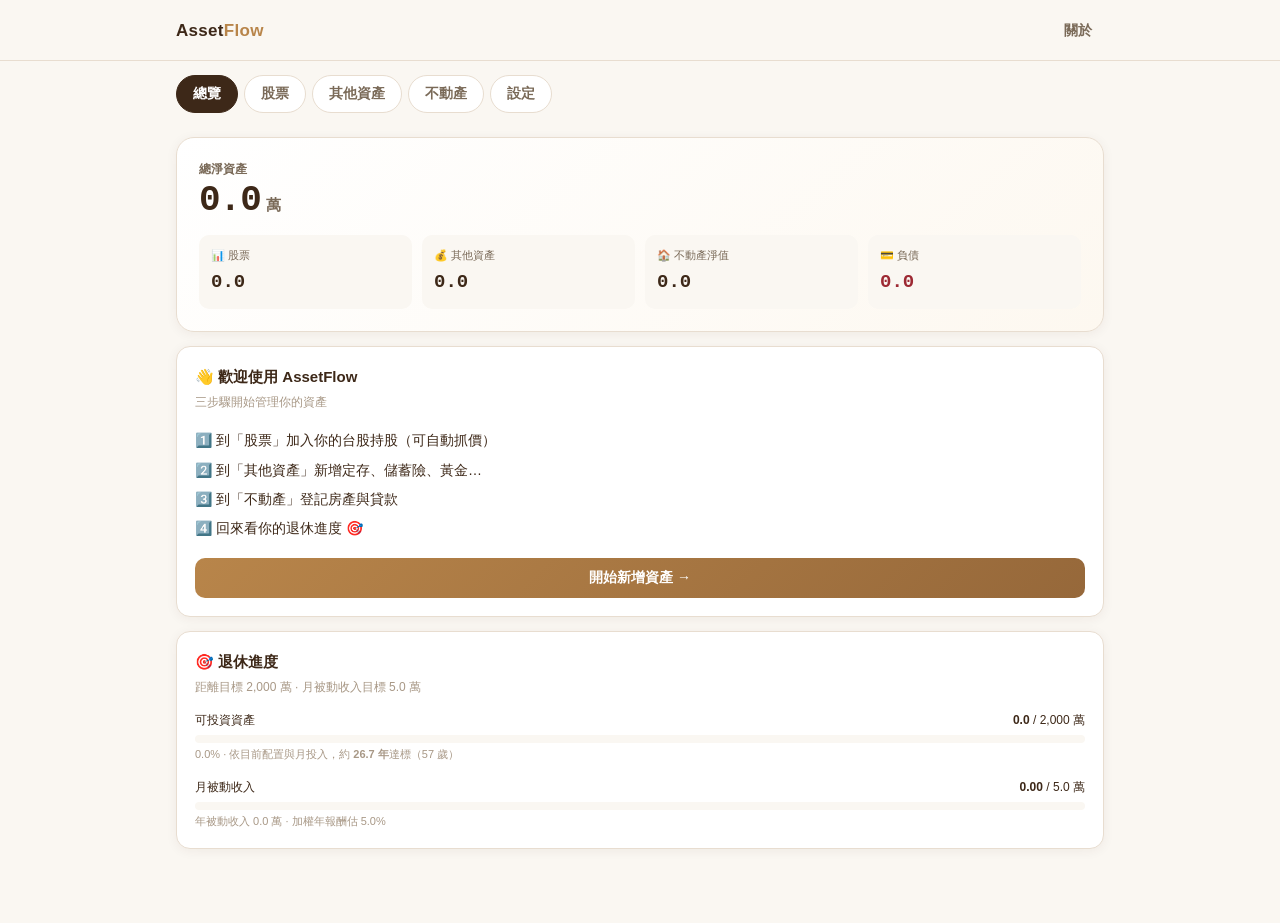
==== app.html @ 20e49917 "Add files via upload" ====
<!DOCTYPE html>
<html lang="zh-TW">
<head>
<meta charset="UTF-8">
<meta name="viewport" content="width=device-width,initial-scale=1,viewport-fit=cover">
<title>AssetFlow · 我的資產</title>
<link rel="stylesheet" href="css/main.css">
</head>
<body>
<nav class="nav"><div class="nav-in">
  <div class="logo" onclick="location.href='index.html'">Asset<span>Flow</span></div>
  <a class="nl" href="index.html">關於</a>
</div></nav>

<div class="wrap">
  <div class="tabs">
    <button class="tab on" data-p="overview">總覽</button>
    <button class="tab" data-p="stocks">股票</button>
    <button class="tab" data-p="assets">其他資產</button>
    <button class="tab" data-p="realty">不動產</button>
    <button class="tab" data-p="settings">設定</button>
  </div>

  <div class="page on" id="p-overview"></div>
  <div class="page" id="p-stocks"></div>
  <div class="page" id="p-assets"></div>
  <div class="page" id="p-realty"></div>
  <div class="page" id="p-settings"></div>
</div>

<div class="modal" id="modal"></div>
<div class="toast" id="toast"></div>

<script src="js/store.js"></script>
<script src="js/quote.js"></script>
<script src="js/app.js"></script>
</body></html>
---- css/main.css ----
:root{--bg:#faf7f2;--card:#fff;--ink:#3d2818;--muted:#7a6a58;--soft:#a89886;--line:#e8ddd0;
--gold:#b8854a;--gold-d:#96683a;--green:#2d6a4f;--green-l:#e8f5e9;--red:#9d2933;--red-l:#fdeeee;
--blue:#1a5276;--r:14px;--sh:0 2px 12px rgba(61,40,24,.06)}
*{margin:0;padding:0;box-sizing:border-box;-webkit-tap-highlight-color:transparent}
body{font-family:-apple-system,BlinkMacSystemFont,'Noto Sans TC','Segoe UI',sans-serif;
background:var(--bg);color:var(--ink);line-height:1.6;font-size:15px}
.wrap{max-width:960px;margin:0 auto;padding:0 16px}
a{color:var(--gold-d);text-decoration:none}
.nav{background:rgba(250,247,242,.92);backdrop-filter:blur(10px);border-bottom:1px solid var(--line);position:sticky;top:0;z-index:100}
.nav-in{max-width:960px;margin:0 auto;padding:12px 16px;display:flex;align-items:center;gap:8px}
.logo{font-weight:800;font-size:17px;letter-spacing:.3px;margin-right:auto;cursor:pointer}
.logo span{color:var(--gold)}
.nav a.nl{padding:7px 12px;border-radius:8px;font-size:14px;color:var(--muted);font-weight:600}
.nav a.nl:hover{background:var(--line)}
.nav a.nl.on{background:var(--ink);color:#fff}
.tabs{display:flex;gap:6px;overflow-x:auto;padding:14px 0 4px;scrollbar-width:none}
.tabs::-webkit-scrollbar{display:none}
.tab{flex:0 0 auto;padding:9px 16px;border:1px solid var(--line);background:var(--card);
border-radius:20px;font-size:14px;font-weight:600;color:var(--muted);cursor:pointer;font-family:inherit}
.tab.on{background:var(--ink);color:#fff;border-color:var(--ink)}
.page{display:none;padding:6px 0 60px}
.page.on{display:block}
.card{background:var(--card);border:1px solid var(--line);border-radius:var(--r);padding:18px;margin-bottom:14px;box-shadow:var(--sh)}
.ct{font-size:15px;font-weight:700;margin-bottom:4px;display:flex;justify-content:space-between;align-items:center;gap:8px}
.cs{font-size:12px;color:var(--soft);margin-bottom:14px}
.row{display:flex;gap:10px;flex-wrap:wrap}
.fg{flex:1;min-width:130px;margin-bottom:12px}
.fl{display:block;font-size:12px;color:var(--muted);margin-bottom:5px;font-weight:600}
.fi,select.fi{width:100%;padding:10px 12px;border:1px solid var(--line);border-radius:9px;
font-size:15px;font-family:inherit;background:#fffdf8;color:var(--ink)}
.fi:focus{outline:none;border-color:var(--gold)}
.btn{padding:11px 18px;border:none;border-radius:10px;font-size:14px;font-weight:700;
cursor:pointer;font-family:inherit;transition:opacity .15s}
.btn:active{opacity:.75}
.b1{background:linear-gradient(135deg,var(--gold),var(--gold-d));color:#fff}
.b2{background:var(--bg);color:var(--ink);border:1px solid var(--line)}
.b3{background:none;color:var(--gold-d);padding:6px 10px;font-size:13px}
.bs{padding:7px 12px;font-size:13px}
.full{width:100%}
.hero{background:linear-gradient(140deg,#fff 0%,#fdf8f0 100%);border:1px solid var(--line);
border-radius:18px;padding:22px;margin:14px 0;box-shadow:var(--sh)}
.hl{font-size:12px;color:var(--muted);font-weight:600}
.hv{font-family:'SF Mono',Menlo,monospace;font-size:36px;font-weight:800;letter-spacing:-1px;line-height:1.15}
.hu{font-size:15px;color:var(--muted);margin-left:5px;font-weight:600}
.grid{display:grid;grid-template-columns:repeat(auto-fit,minmax(120px,1fr));gap:10px;margin-top:14px}
.st{background:var(--bg);border-radius:10px;padding:12px}
.st .l{font-size:11px;color:var(--muted)}
.st .v{font-family:'SF Mono',Menlo,monospace;font-size:19px;font-weight:700;margin-top:2px}
.up{color:var(--green)}.dn{color:var(--red)}
.item{display:flex;align-items:center;gap:11px;padding:12px;background:var(--bg);border-radius:11px;margin-bottom:8px}
.dot{width:9px;height:9px;border-radius:50%;flex-shrink:0}
.item .n{font-weight:700;font-size:14px}
.item .m{font-size:11px;color:var(--soft);margin-top:1px}
.item .r{margin-left:auto;text-align:right}
.item .r .v{font-family:'SF Mono',Menlo,monospace;font-weight:700;font-size:14px}
.x{background:none;border:none;color:var(--soft);cursor:pointer;font-size:17px;padding:2px 5px;line-height:1}
.empty{text-align:center;padding:26px 14px;color:var(--soft);font-size:13px}
.bar{height:8px;background:var(--bg);border-radius:4px;overflow:hidden;margin-top:5px}
.bar>div{height:100%;border-radius:4px;transition:width .5s}
.mini{display:flex;justify-content:space-between;font-size:12px;margin-bottom:3px}
.tag{display:inline-block;padding:3px 9px;border-radius:20px;font-size:11px;font-weight:700}
.tg{background:var(--green-l);color:var(--green)}
.tr{background:var(--red-l);color:var(--red)}
.tn{background:var(--line);color:var(--muted)}
.note{background:linear-gradient(135deg,#fef6e9,#fcebcb);border-radius:11px;padding:14px;font-size:12.5px;color:#6b4d2e;line-height:1.8}
.toast{position:fixed;bottom:24px;left:50%;transform:translateX(-50%) translateY(80px);
background:var(--ink);color:#fff;padding:12px 22px;border-radius:11px;font-size:14px;
z-index:999;opacity:0;transition:.3s;pointer-events:none;box-shadow:0 6px 20px rgba(0,0,0,.2)}
.toast.on{transform:translateX(-50%) translateY(0);opacity:1}
.modal{position:fixed;inset:0;background:rgba(61,40,24,.5);z-index:200;display:none;align-items:center;justify-content:center;padding:16px}
.modal.on{display:flex}
.mbox{background:var(--card);border-radius:16px;padding:22px;max-width:420px;width:100%;max-height:88vh;overflow-y:auto}
table{width:100%;border-collapse:collapse;font-size:13px}
th,td{padding:9px 7px;text-align:right;border-bottom:1px solid var(--line)}
th{font-size:11px;color:var(--muted);font-weight:600}
th:first-child,td:first-child{text-align:left}
.sec{font-size:13px;font-weight:700;margin:18px 0 10px;color:var(--ink)}
@media(max-width:600px){.hv{font-size:31px}.wrap{padding:0 13px}}
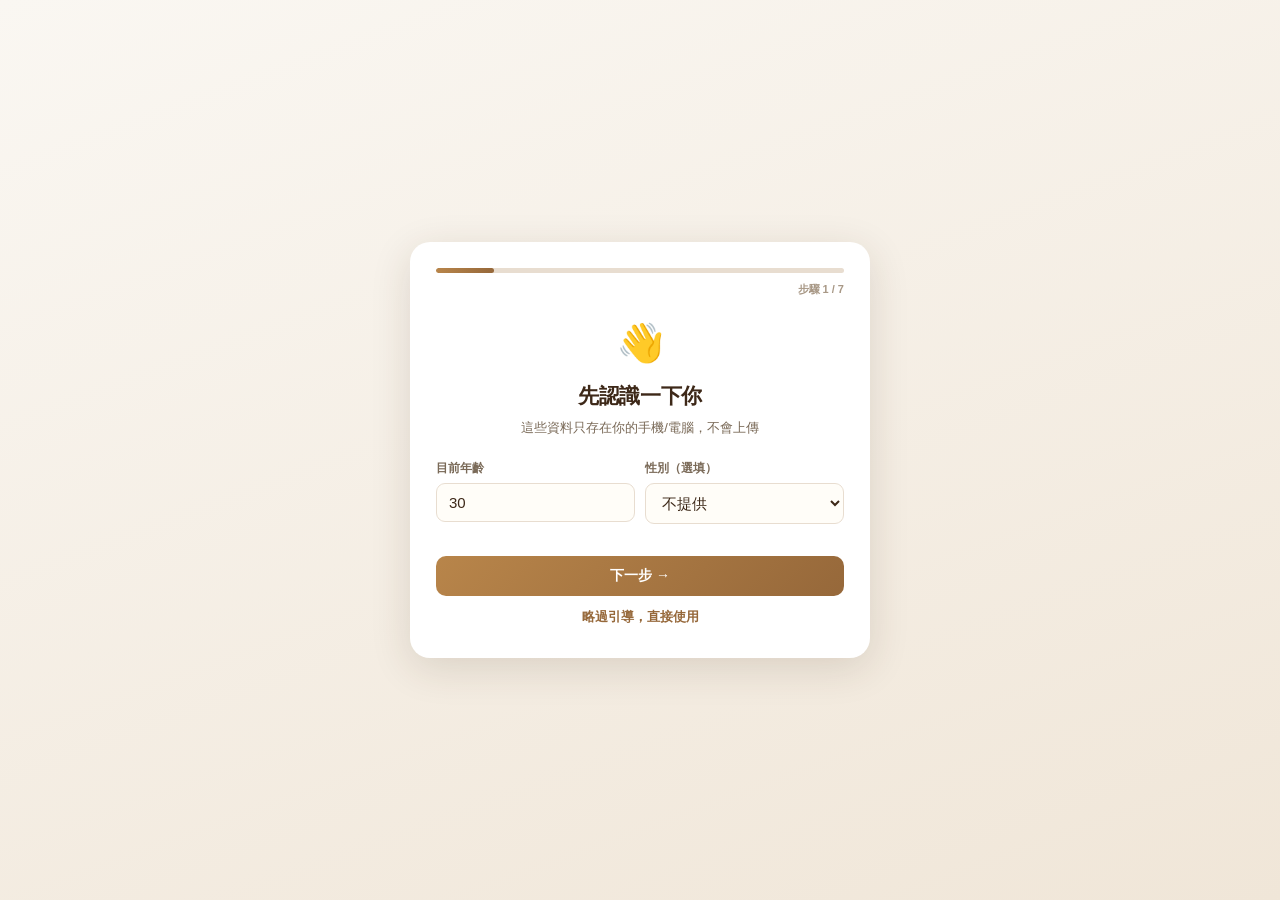
==== commit afe2f7e9: "Add files via upload" ====
--- a/app.html
+++ b/app.html
@@ -28,10 +28,12 @@
   <div class="page" id="p-settings"></div>
 </div>
 
+<div class="ob" id="obLayer"></div>
 <div class="modal" id="modal"></div>
 <div class="toast" id="toast"></div>
 
 <script src="js/store.js"></script>
 <script src="js/quote.js"></script>
+<script src="js/onboard.js"></script>
 <script src="js/app.js"></script>
 </body></html>
--- a/css/main.css
+++ b/css/main.css
@@ -76,3 +76,35 @@
 th:first-child,td:first-child{text-align:left}
 .sec{font-size:13px;font-weight:700;margin:18px 0 10px;color:var(--ink)}
 @media(max-width:600px){.hv{font-size:31px}.wrap{padding:0 13px}}
+
+/* ===== Onboarding ===== */
+.ob{position:fixed;inset:0;background:linear-gradient(160deg,#faf7f2,#f0e6d8);z-index:300;display:none;align-items:center;justify-content:center;padding:16px;overflow-y:auto}
+.ob.on{display:flex}
+.ob-box{background:var(--card);border-radius:20px;padding:26px;max-width:460px;width:100%;box-shadow:0 10px 40px rgba(61,40,24,.14);max-height:94vh;overflow-y:auto}
+.ob-bar{height:5px;background:var(--line);border-radius:3px;overflow:hidden;margin-bottom:8px}
+.ob-bar>div{height:100%;background:linear-gradient(90deg,var(--gold),var(--gold-d));border-radius:3px;transition:width .4s}
+.ob-step{font-size:11px;color:var(--soft);text-align:right;margin-bottom:14px;font-weight:600}
+.ob-icon{font-size:38px;text-align:center;margin-bottom:6px}
+.ob-box h2{font-size:21px;text-align:center;margin-bottom:5px;letter-spacing:-.4px}
+.ob-sub{font-size:13px;color:var(--muted);text-align:center;margin-bottom:20px}
+.ob-hint{font-size:12.5px;color:var(--gold-d);background:#fdf6ea;border-radius:9px;padding:10px 12px;margin-top:6px}
+.ob-empty{font-size:12.5px;color:var(--soft);text-align:center;padding:14px;background:var(--bg);border-radius:9px;margin-bottom:12px}
+.ob-row{display:flex;align-items:center;gap:7px;font-size:13.5px;padding:9px 12px;background:var(--bg);border-radius:9px;margin-bottom:7px}
+.ob-row .x{margin-left:auto}
+.ob-chips{display:flex;flex-wrap:wrap;gap:8px}
+.chip{padding:9px 15px;border-radius:22px;border:1.5px solid var(--line);background:var(--card);font-size:13.5px;font-weight:600;color:var(--muted);cursor:pointer;font-family:inherit}
+.chip.on{background:var(--ink);color:#fff;border-color:var(--ink)}
+
+/* ===== Dashboard ===== */
+.dash{display:grid;grid-template-columns:repeat(auto-fit,minmax(150px,1fr));gap:11px;margin-bottom:14px}
+.dcard{background:var(--card);border:1px solid var(--line);border-radius:var(--r);padding:15px;box-shadow:var(--sh)}
+.dcard .dl{font-size:11.5px;color:var(--muted);font-weight:600;display:flex;align-items:center;gap:4px}
+.dcard .dv{font-family:'SF Mono',Menlo,monospace;font-size:23px;font-weight:800;letter-spacing:-.5px;margin-top:3px}
+.dcard .dm{font-size:11px;color:var(--soft);margin-top:2px}
+.ring{display:flex;align-items:center;gap:16px}
+.ring svg{flex:0 0 88px}
+.donut{display:flex;align-items:center;gap:18px;flex-wrap:wrap}
+.legend{flex:1;min-width:150px}
+.lg{display:flex;align-items:center;gap:7px;font-size:12.5px;margin-bottom:6px}
+.lg .sw{width:10px;height:10px;border-radius:3px;flex-shrink:0}
+.lg .lv{margin-left:auto;font-family:'SF Mono',Menlo,monospace;font-weight:700}
